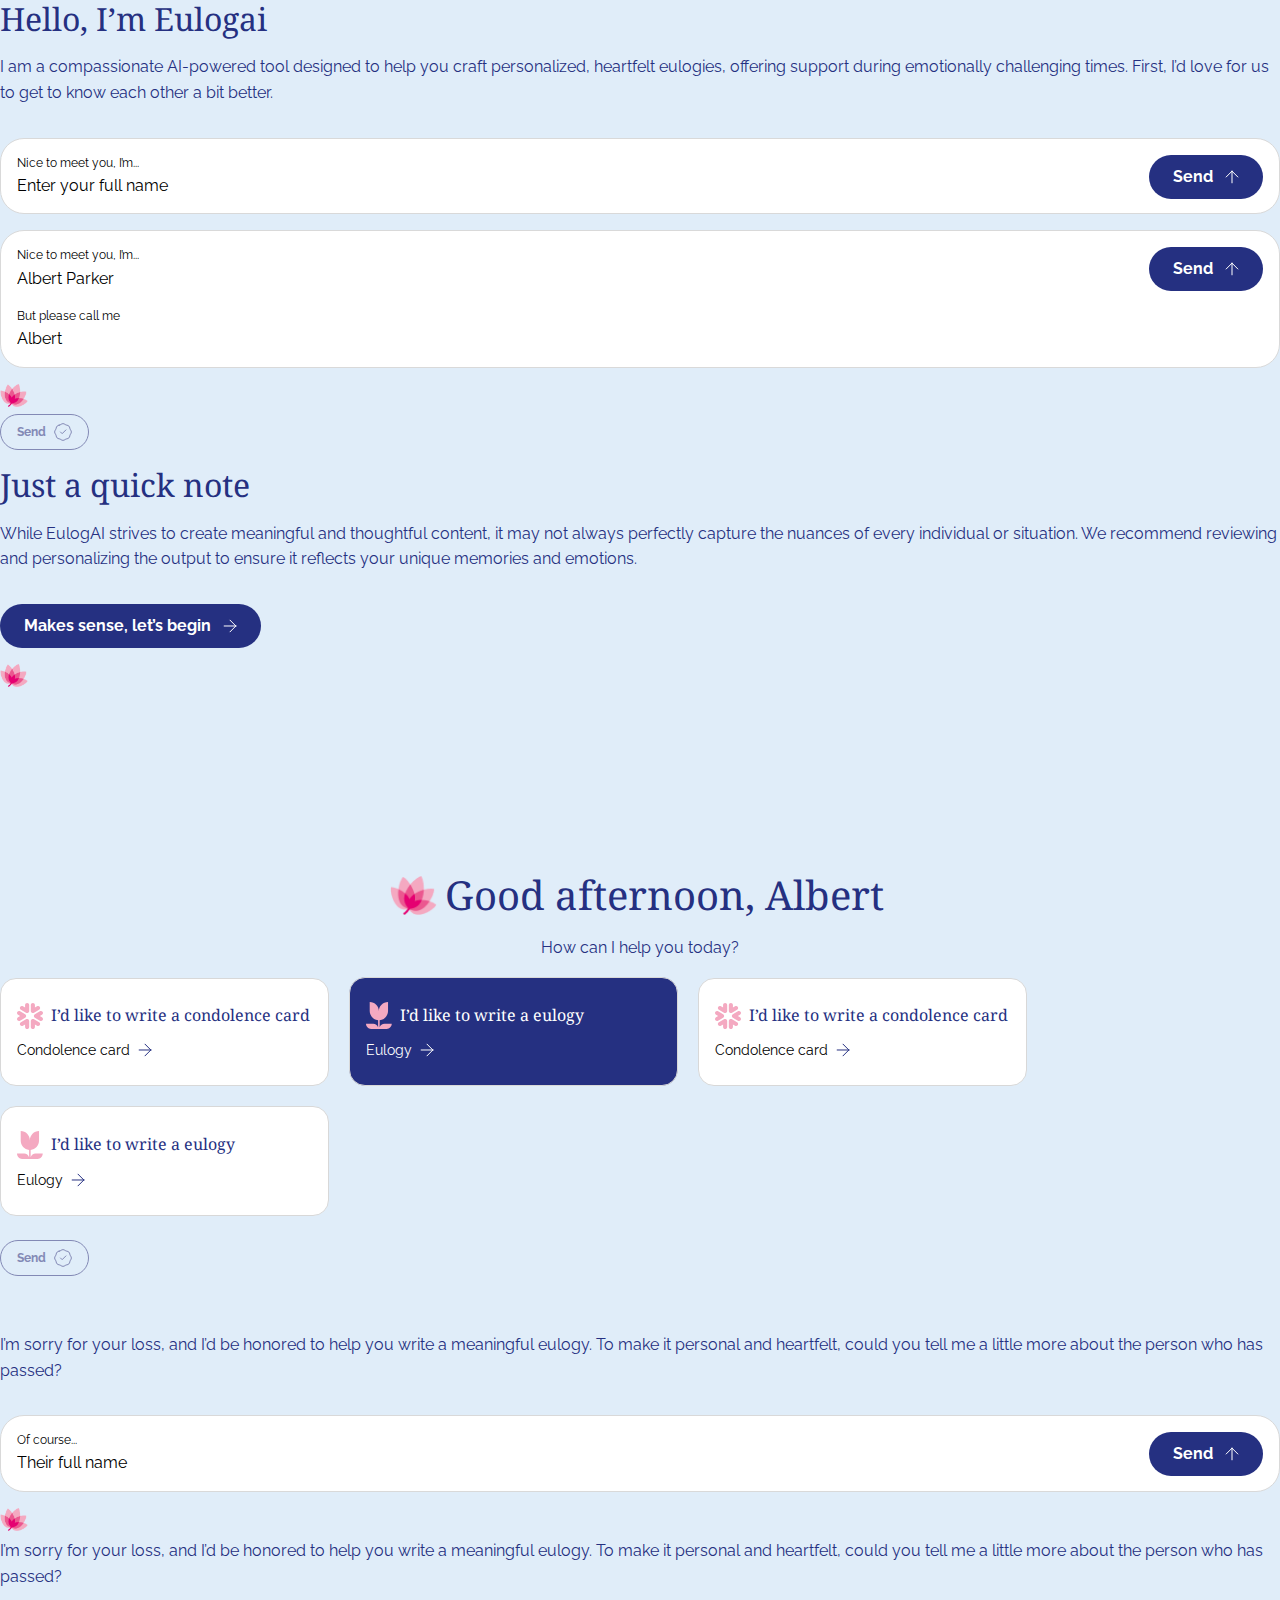
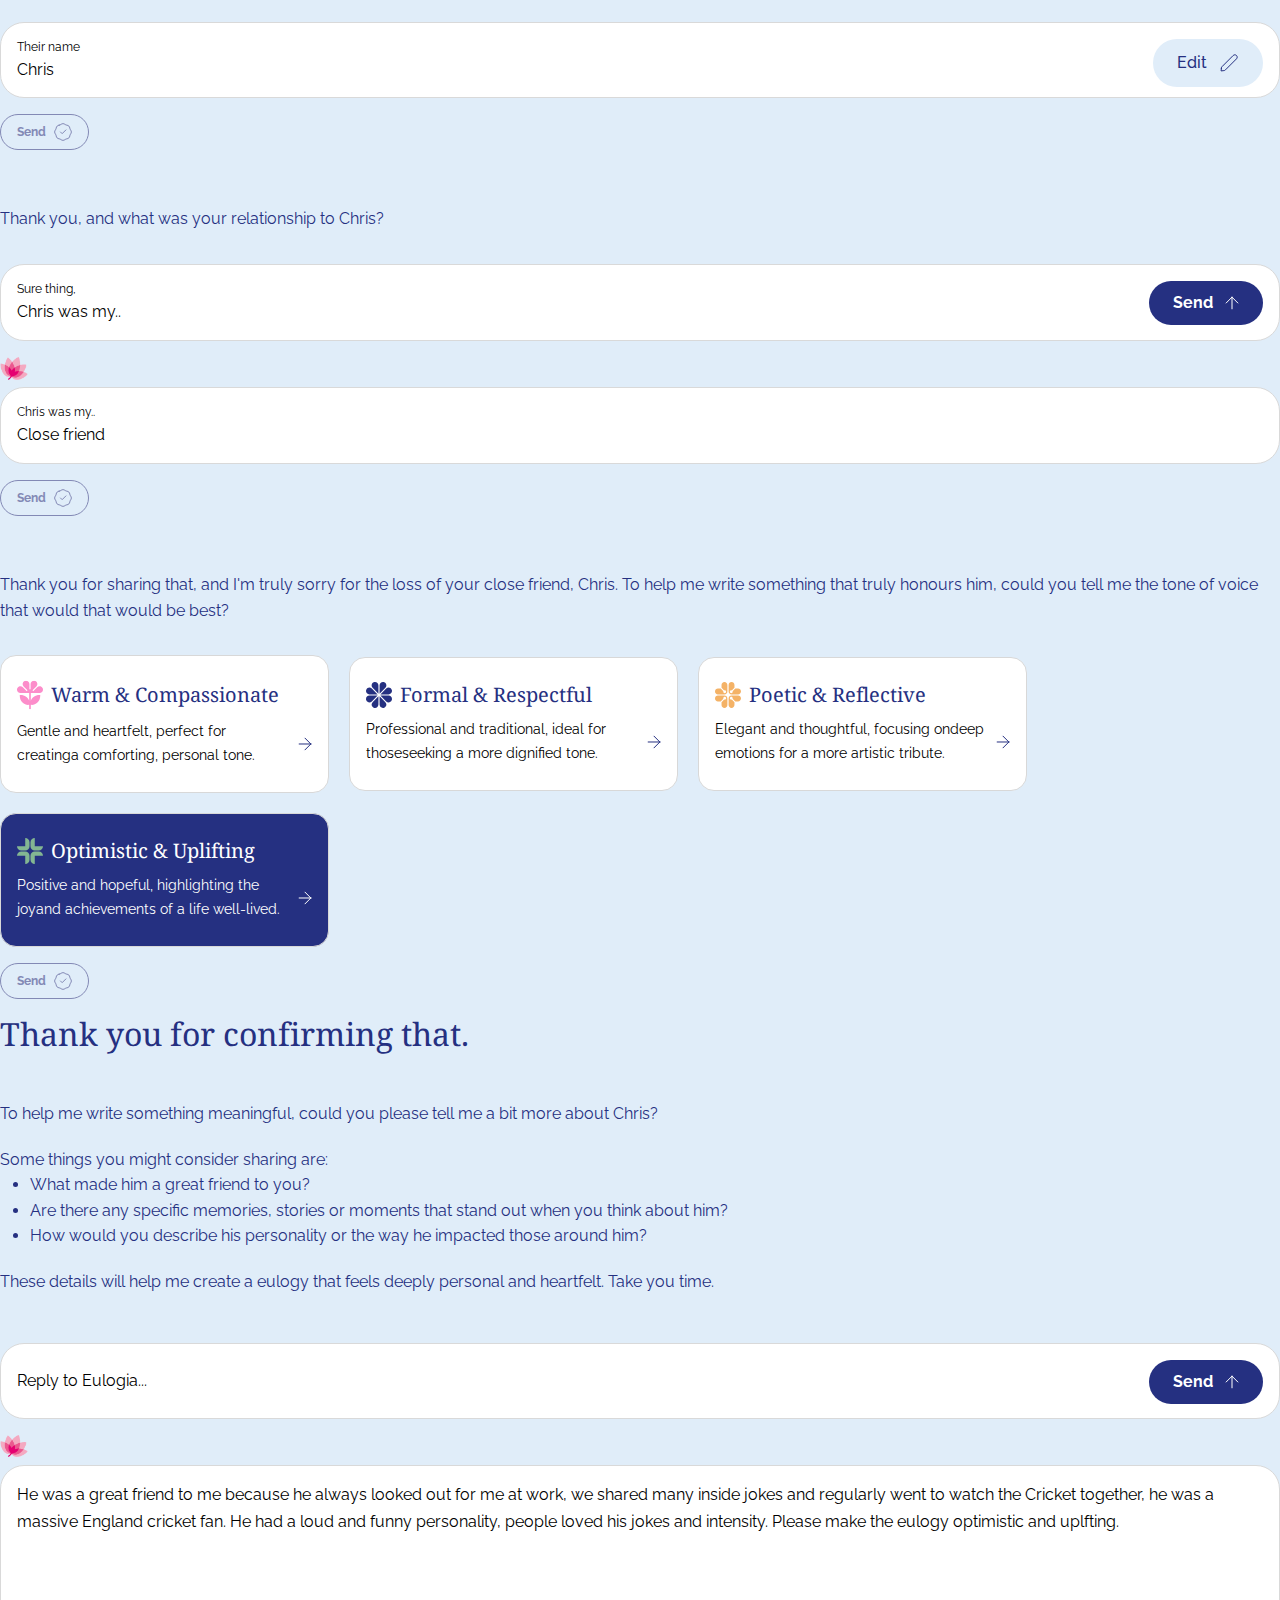
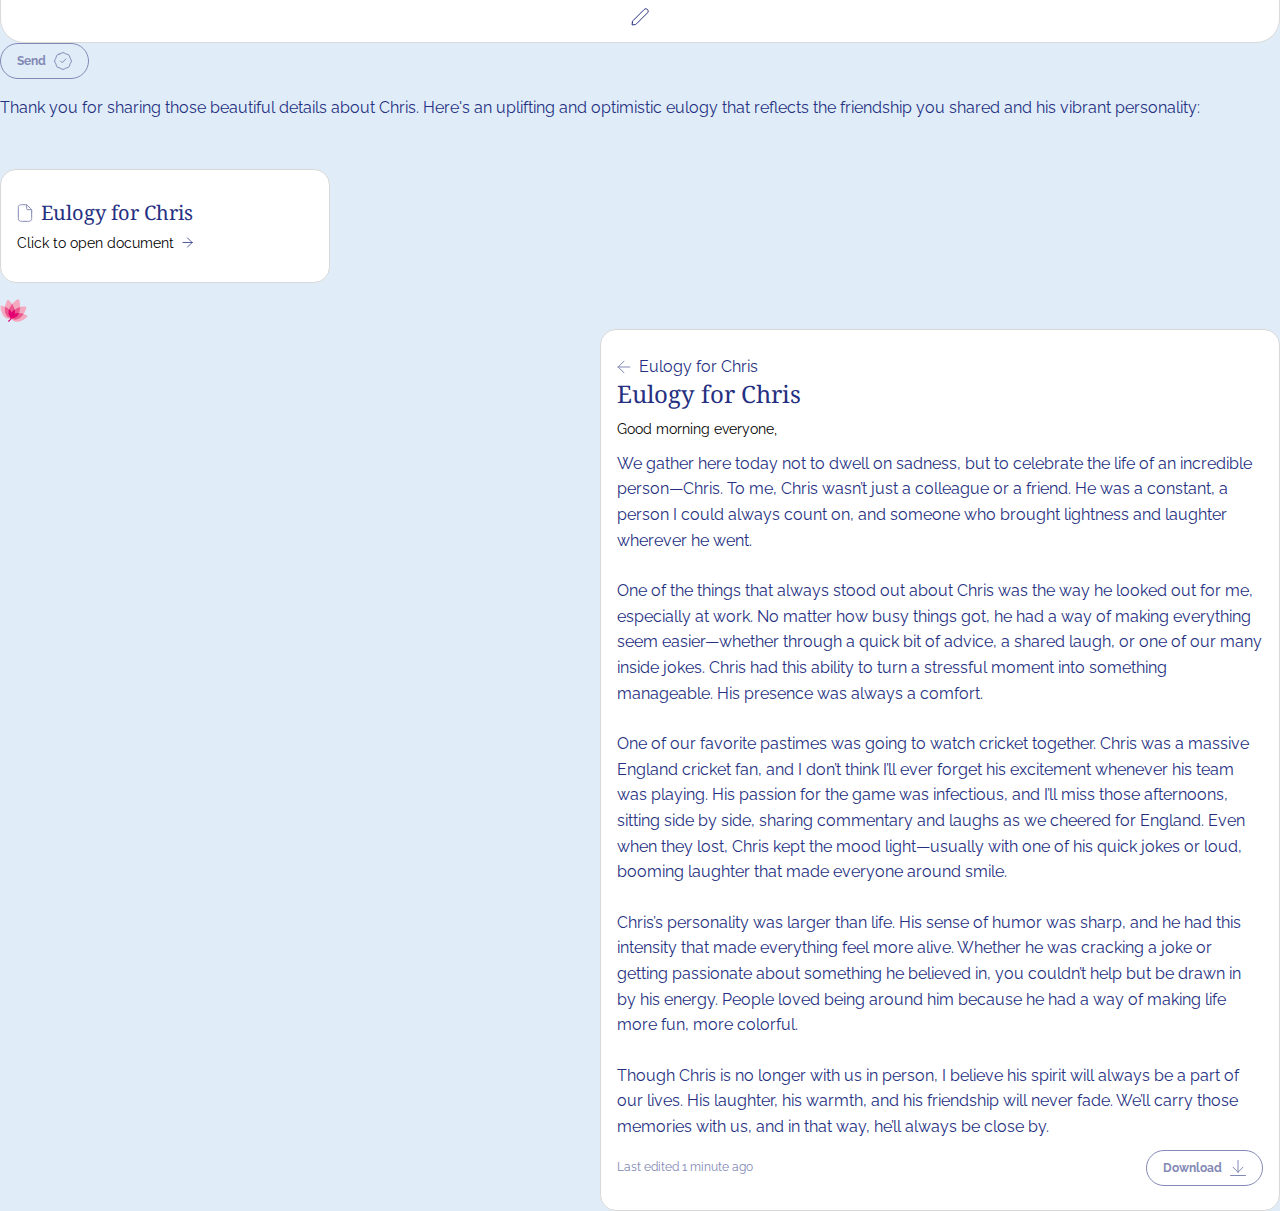
==== index copy.html @ a95d70da "running: centerActiveBlock" ====
<!DOCTYPE html>
<html class="no-js" lang="en">

<head>
   <meta charset="utf-8" />
   <meta http-equiv="x-ua-compatible" content="ie=edge" />
   <meta name="viewport" content="width=device-width, initial-scale=1" />
   <meta name="description" content="" />

   <!-- Site Title -->
   <title>Eulogai</title>

   <!-- Place favicon.ico in the root directory -->
   <link rel="shortcut icon" type="image/x-icon" href="" />

   <!-- CSS here -->
   <link rel="stylesheet" href="assets/css/main.css" />
</head>

<body>

   <main id="primary" class="site-main">
      <!-- start: eulogai-group -->
      <section class="eulogai-group">
         <div class="chat-wrapper">
            <div class="chat-inner">
               <div class="chat-anim">
                  <div class="sec_title">
                     <h1 class="title">Hello, I’m Eulogai</h1>
                     <div class="desc">
                        <p>I am a compassionate AI-powered tool designed to help you craft personalized, heartfelt
                           eulogies, offering support during emotionally challenging times. First, I’d love for us to
                           get to know each other a bit better.</p>
                     </div>
                  </div>
                  <div class="form-group">
                     <button class="anim-btn" type="submit">Send <img src="assets/images/icons/arrow-1.svg"
                           alt="Icons"></button>
                     <div class="form_input">
                        <label for="name">Nice to meet you, I’m...</label>
                        <input type="text" name="name" id="name" placeholder="Enter your full name" required="">
                     </div>
                  </div>
                  <div class="form-group">
                     <button class="anim-btn" type="submit">Send <img src="assets/images/icons/arrow-1.svg"
                           alt="Icons"></button>
                     <div class="form_input">
                        <label for="nameTwo">Nice to meet you, I’m...</label>
                        <input type="text" name="nameTwo" id="nameTwo" placeholder="Albert Parker" required="">
                     </div>
                     <div class="form_input">
                        <label for="nameThree">But please call me</label>
                        <input type="text" name="nameThree" id="nameThree" placeholder="Albert" required="">
                     </div>
                  </div>
                  <div class="chat_icons">
                     <img src="assets/images/icons/sec_icons.png" alt="Icons">
                  </div>
               </div>
               <div class="chat-anim">
                  <button class="save-btn" type="submit">Send <img src="assets/images/icons/icons-1.svg"
                        alt="Icons"></button>
                  <div class="sec_title">
                     <h1 class="title">Just a quick note</h1>
                     <div class="desc">
                        <p>While EulogAI strives to create meaningful and thoughtful content, it may not always
                           perfectly capture the nuances of every individual or situation. We recommend reviewing and
                           personalizing the output to ensure it reflects your unique memories and emotions.</p>
                     </div>
                  </div>
                  <button class="anim-btn" type="submit">Makes sense, let’s begin<img
                        src="assets/images/icons/arrow-2.svg" alt="Icons"></button>
                  <div class="chat_icons">
                     <img src="assets/images/icons/sec_icons.png" alt="Icons">
                  </div>
                  <div class="cart_box">
                     <div class="sec_title">
                        <h1 class="title"><img src="assets/images/icons/sec_icons.png" alt="Icons"> Good afternoon,
                           Albert</h1>
                        <div class="desc">
                           <p>How can I help you today?</p>
                        </div>
                     </div>
                     <div class="cart-inner">
                        <div class="cart-item">
                           <h5 class="title"><img src="assets/images/icons/cart-1.svg" alt="Icons">I’d like to write a
                              condolence card</h5>
                           <span class="cart-btn" type="submit">Condolence card <img
                                 src="assets/images/icons/arrow-3.svg" alt="Icons"></span>
                        </div>
                        <div class="cart-item active">
                           <h5 class="title"><img src="assets/images/icons/elugy.svg" alt="Icons">I’d like to write a
                              eulogy</h5>
                           <span class="cart-btn" type="submit">Eulogy <img src="assets/images/icons/arrow-3.svg"
                                 alt="Icons"></span>
                        </div>
                        <div class="cart-item">
                           <h5 class="title"><img src="assets/images/icons/cart-1.svg" alt="Icons">I’d like to write a
                              condolence card</h5>
                           <span class="cart-btn" type="submit">Condolence card <img
                                 src="assets/images/icons/arrow-3.svg" alt="Icons"></span>
                        </div>
                        <div class="cart-item">
                           <h5 class="title"><img src="assets/images/icons/elugy.svg" alt="Icons">I’d like to write a
                              eulogy</h5>
                           <span class="cart-btn" type="submit">Eulogy <img src="assets/images/icons/arrow-3.svg"
                                 alt="Icons"></span>
                        </div>
                     </div>
                     <div class="cart-anim">
                        <button class="save-btn" type="submit">Send <img src="assets/images/icons/icons-1.svg"
                              alt="Icons"></button>
                        <div class="desc">
                           <p>I’m sorry for your loss, and I’d be honored to help you write a meaningful eulogy. To make
                              it personal and heartfelt, could you tell me a little more about the person who has
                              passed?</p>
                        </div>
                        <div class="form-group">
                           <button class="anim-btn" type="submit">Send <img src="assets/images/icons/arrow-1.svg"
                                 alt="Icons"></button>
                           <div class="form_input">
                              <label for="nameFour">Of course...</label>
                              <input type="text" name="nameFour" id="nameFour" placeholder="Their full name"
                                 required="">
                           </div>
                        </div>
                        <div class="chat_icons">
                           <img src="assets/images/icons/sec_icons.png" alt="Icons">
                        </div>
                     </div>
                     <div class="cart-anim">
                        <div class="desc">
                           <p>I’m sorry for your loss, and I’d be honored to help you write a meaningful eulogy. To make
                              it personal and heartfelt, could you tell me a little more about the person who has
                              passed?</p>
                        </div>
                        <div class="form-group">
                           <button class="anim-btn style-2" type="submit">Edit <img src="assets/images/icons/edit.svg"
                                 alt="Icons"></button>
                           <div class="form_input">
                              <label for="nameFour">Their name</label>
                              <input type="text" name="nameFive" id="nameFive" placeholder="Chris" required="">
                           </div>
                        </div>
                        <button class="save-btn" type="submit">Send <img src="assets/images/icons/icons-1.svg"
                              alt="Icons"></button>
                     </div>
                     <div class="cart-anim">
                        <div class="desc">
                           <p>Thank you, and what was your relationship to Chris?</p>
                        </div>
                        <div class="form-group">
                           <button class="anim-btn" type="submit">Send <img src="assets/images/icons/arrow-1.svg"
                                 alt="Icons"></button>
                           <div class="form_input">
                              <label for="nameSix">Sure thing,</label>
                              <input type="text" name="nameSix" id="nameSix" placeholder="Chris was my.." required="">
                           </div>
                        </div>
                        <div class="chat_icons">
                           <img src="assets/images/icons/sec_icons.png" alt="Icons">
                        </div>
                     </div>
                     <div class="cart-anim">
                        <div class="form-group">
                           <div class="form_input">
                              <label for="nameSeven">Chris was my..</label>
                              <input type="text" name="nameSeven" id="nameSeven" placeholder="Close friend" required="">
                           </div>
                        </div>
                        <button class="save-btn" type="submit">Send <img src="assets/images/icons/icons-1.svg"
                              alt="Icons"></button>
                        <div class="desc">
                           <p>Thank you for sharing that, and I'm truly sorry for the loss of your close friend, Chris.
                              To help me write something that truly honours him, could you tell me the tone of voice
                              that would that would be best?</p>
                        </div>
                        <div class="cart-style-2">
                           <div class="cart-item">
                              <h3 class="title"><img src="assets/images/icons/warm.svg" alt="Icons">Warm & Compassionate
                              </h3>
                              <div class="desc">
                                 Gentle and heartfelt, perfect for creatinga comforting, personal tone. <img
                                    class="img-1" src="assets/images/icons/arrow-3.svg" alt="Icons">
                              </div>
                           </div>
                           <div class="cart-item">
                              <h3 class="title"><img src="assets/images/icons/formal.svg" alt="Icons">Formal &
                                 Respectful</h3>
                              <div class="desc">
                                 Professional and traditional, ideal for thoseseeking a more dignified tone. <img
                                    class="img-1" src="assets/images/icons/arrow-3.svg" alt="Icons">
                              </div>
                           </div>
                           <div class="cart-item">
                              <h3 class="title"><img src="assets/images/icons/poetic.svg" alt="Icons">Poetic &
                                 Reflective</h3>
                              <div class="desc">
                                 Elegant and thoughtful, focusing ondeep emotions for a more artistic tribute. <img
                                    class="img-1" src="assets/images/icons/arrow-3.svg" alt="Icons">
                              </div>
                           </div>
                           <div class="cart-item active">
                              <h3 class="title"><img src="assets/images/icons/optimistic.svg" alt="Icons">Optimistic &
                                 Uplifting</h3>
                              <div class="desc">
                                 Positive and hopeful, highlighting the joyand achievements of a life well-lived. <img
                                    class="img-1" src="assets/images/icons/arrow-3.svg" alt="Icons">
                              </div>
                           </div>
                        </div>
                     </div>
                  </div>
               </div>
               <div class="chat-anim">
                  <button class="save-btn" type="submit">Send <img src="assets/images/icons/icons-1.svg"
                        alt="Icons"></button>
                  <div class="sec_title">
                     <h1 class="title">Thank you for confirming that.</h1>
                  </div>
                  <div class="chat-content">
                     <div class="desc">
                        <p>To help me write something meaningful, could you please tell me a bit more about Chris?</p>
                        <p>Some things you might consider sharing are:</p>
                        <ul>
                           <li>What made him a great friend to you?</li>
                           <li>Are there any specific memories, stories or moments that stand out when you think about
                              him?</li>
                           <li>How would you describe his personality or the way he impacted those around him?</li>
                        </ul>
                        <p>These details will help me create a eulogy that feels deeply personal and heartfelt. Take you
                           time.</p>
                     </div>
                  </div>
                  <div class="form-group">
                     <button class="anim-btn" type="submit">Send <img src="assets/images/icons/arrow-1.svg"
                           alt="Icons"></button>
                     <div class="form_input">
                        <input type="text" name="nameEight" id="nameEight" placeholder="Reply to Eulogia..."
                           required="">
                     </div>
                  </div>
                  <div class="chat_icons">
                     <img src="assets/images/icons/sec_icons.png" alt="Icons">
                  </div>
               </div>
               <div class="chat-anim">
                  <div class="form-group">
                     <textarea
                        name="text">He was a great friend to me because he always looked out for me at work, we shared many inside jokes and regularly went to watch the Cricket together, he was a massive England cricket fan. He had a loud and funny personality, people loved his jokes and intensity. Please make the eulogy optimistic and uplfting.</textarea>
                     <img src="assets/images/icons/edit.svg" alt="Icons">
                  </div>
               </div>
               <div class="chat-anim">
                  <button class="save-btn" type="submit">Send <img src="assets/images/icons/icons-1.svg"
                        alt="Icons"></button>
                  <div class="desc">
                     <p>Thank you for sharing those beautiful details about Chris. Here's an uplifting and optimistic
                        eulogy that reflects the friendship you shared and his vibrant personality:</p>
                  </div>
                  <button class="document-btn">
                     <h3 class="title"><img src="assets/images/icons/document.svg" alt="Icons">Eulogy for Chris</h3>
                     <span>Click to open document <img src="assets/images/icons/arrow-3.svg" alt="Icons"></span>
                  </button>
                  <div class="chat_icons">
                     <img src="assets/images/icons/sec_icons.png" alt="Icons">
                  </div>
               </div>
            </div>
            <div class="document-wrap">
               <div class="document-top">
                  <span><img src="assets/images/icons/arrow-4.svg" alt="Icons">Eulogy for Chris</span>
                  <h2 class="title">Eulogy for Chris</h2>
                  <span class="sub-title">Good morning everyone,</span>
               </div>
               <div class="document-desc">
                  <p>We gather here today not to dwell on sadness, but to celebrate the life of an incredible
                     person—Chris. To me, Chris wasn’t just a colleague or a friend. He was a constant, a person I could
                     always count on, and someone who brought lightness and laughter wherever he went.</p>
                  <p>One of the things that always stood out about Chris was the way he looked out for me, especially at
                     work. No matter how busy things got, he had a way of making everything seem easier—whether through
                     a quick bit of advice, a shared laugh, or one of our many inside jokes. Chris had this ability to
                     turn a stressful moment into something manageable. His presence was always a comfort.</p>
                  <p>One of our favorite pastimes was going to watch cricket together. Chris was a massive England
                     cricket fan, and I don’t think I’ll ever forget his excitement whenever his team was playing. His
                     passion for the game was infectious, and I’ll miss those afternoons, sitting side by side, sharing
                     commentary and laughs as we cheered for England. Even when they lost, Chris kept the mood
                     light—usually with one of his quick jokes or loud, booming laughter that made everyone around
                     smile.</p>
                  <p>Chris’s personality was larger than life. His sense of humor was sharp, and he had this intensity
                     that made everything feel more alive. Whether he was cracking a joke or getting passionate about
                     something he believed in, you couldn’t help but be drawn in by his energy. People loved being
                     around him because he had a way of making life more fun, more colorful.</p>
                  <p>Though Chris is no longer with us in person, I believe his spirit will always be a part of our
                     lives. His laughter, his warmth, and his friendship will never fade. We’ll carry those memories
                     with us, and in that way, he’ll always be close by.</p>
               </div>
               <div class="document-button">
                  <span>Last edited 1 minute ago</span>
                  <button class="download-btn" type="submit">Download <img src="assets/images/icons/down.svg"
                        alt="Icons"></button>
               </div>
            </div>
         </div>
      </section>
      <!-- end: eulogai-group -->
   </main>

   <!-- JS here -->
   <script src="assets/js/main.js"></script>
</body>

</html>
---- assets/css/main.css ----
/**----------------------------------------
START: Theme Default CSS
----------------------------------------*/
@import url("https://fonts.googleapis.com/css2?family=Noto+Serif+Georgian:wght@100..900&family=Raleway:ital,wght@0,100..900;1,100..900&display=swap");
:root {
  /**
     @Font-Family Declaration
   */
  --tj-ff-body: 'Raleway', sans-serif;
  --tj-ff-heading: 'Noto Serif Georgian', serif;
  --tj-ff-p: 'Raleway', sans-serif;
  --tj-ff-fontawesome: "Font Awesome 6 Pro";
  /**
     @Font-weight Declaration
   */
  --tj-fw-normal: normal;
  --tj-fw-thin: 100;
  --tj-fw-elight: 200;
  --tj-fw-light: 300;
  --tj-fw-regular: 400;
  --tj-fw-medium: 500;
  --tj-fw-sbold: 600;
  --tj-fw-bold: 700;
  --tj-fw-ebold: 800;
  --tj-fw-black: 900;
  /**
     @Font-Size Declaration
   */
  --tj-fs-body: 16px;
  --tj-fs-p: 16px;
  --tj-fs-h1: 32px;
  --tj-fs-h2: 24px;
  --tj-fs-h3: 20px;
  --tj-fs-h4: 16px;
  --tj-fs-h5: 16px;
  --tj-fs-h6: 16px;
  /**
     @Color Declaration
   */
  --tj-color-common-white: #ffffff;
  --tj-color-common-black: #000000;
  --tj-color-heading-primary: #253081;
  --tj-color-text-body: #253081;
  --tj-color-theme-primary: #253081;
  --tj-color-theme-bg: #E0EDF9;
  --tj-color-theme-bg-2: #E0EDF9;
  --tj-color-grey-1: #8389B5;
  --tj-color-border-1: #D9D9D9;
  --tj-color-border-2: #D8D8D8;
}

* {
  margin: 0;
  padding: 0;
  -webkit-box-sizing: border-box;
          box-sizing: border-box;
}

/**
  Typography CSS
*/
body {
  font-family: var(--tj-ff-body);
  font-size: var(--tj-fs-body);
  font-weight: normal;
  color: var(--tj-color-text-body);
  background-color: var(--tj-color-theme-bg);
  line-height: 1.6;
}

a {
  text-decoration: none;
}

h1,
h2,
h3,
h4,
h5,
h6 {
  font-family: var(--tj-ff-heading);
  color: var(--tj-color-heading-primary);
  margin-top: 0px;
  font-weight: var(--tj-fw-regular);
  line-height: 1.2;
  -webkit-transition: all 0.3s ease-in-out 0s;
  transition: all 0.3s ease-in-out 0s;
}

h1 {
  font-size: var(--tj-fs-h1);
}

h2 {
  font-size: var(--tj-fs-h2);
}

h3 {
  font-size: var(--tj-fs-h3);
}

h4 {
  font-size: var(--tj-fs-h4);
}

h5 {
  font-size: var(--tj-fs-h5);
}

h6 {
  font-size: var(--tj-fs-h6);
}

h1 a,
h2 a,
h3 a,
h4 a,
h5 a,
h6 a {
  font-size: inherit;
  color: inherit;
  font-weight: inherit;
  line-height: inherit;
  display: block;
}

h1:hover a,
h2:hover a,
h3:hover a,
h4:hover a,
h5:hover a,
h6:hover a {
  font-size: inherit;
  color: inherit;
  font-weight: inherit;
}

ul {
  margin: 0px;
  padding: 0px;
}

a:focus,
.button:focus {
  text-decoration: none;
  outline: none;
}

a:focus,
a:hover {
  color: inherit;
  text-decoration: none;
}

a,
button {
  color: var(--tj-color-theme-primary);
  outline: none;
  border: none;
  background: transparent;
}

button:hover {
  cursor: pointer;
}

button:focus,
button:focus:not(:focus-visible) {
  outline: 0;
  -webkit-box-shadow: 0 0 0;
          box-shadow: 0 0 0;
}

.uppercase {
  text-transform: uppercase;
}

.capitalize {
  text-transform: capitalize;
}

::-webkit-scrollbar {
  height: 4px;
  width: 4px;
  background: transparent;
}

::-webkit-scrollbar-thumb {
  background: var(--tj-color-theme-primary);
  -webkit-border-radius: 1ex;
  -webkit-box-shadow: 0px 0px 0px rgba(0, 0, 0, 0.75);
}

::-webkit-scrollbar-corner {
  background: transparent;
}

*::-moz-selection {
  background: var(--tj-color-common-black);
  color: var(--tj-color-common-white);
  text-shadow: none;
}

::-moz-selection {
  background: var(--tj-color-common-black);
  color: var(--tj-color-common-white);
  text-shadow: none;
}

::selection {
  background: var(--tj-color-common-black);
  color: var(--tj-color-common-white);
  text-shadow: none;
}

*::-webkit-input-placeholder {
  color: var(--tj-color-common-black);
  font-size: var(--tj-fs-body);
  opacity: 1;
}
*::-moz-placeholder {
  color: var(--tj-color-common-black);
  font-size: var(--tj-fs-body);
  opacity: 1;
}
*:-ms-input-placeholder {
  color: var(--tj-color-common-black);
  font-size: var(--tj-fs-body);
  opacity: 1;
}
*::-ms-input-placeholder {
  color: var(--tj-color-common-black);
  font-size: var(--tj-fs-body);
  opacity: 1;
}
*::placeholder {
  color: var(--tj-color-common-black);
  font-size: var(--tj-fs-body);
  opacity: 1;
}

/**
 	Common Classes CSS
*/
img {
  max-width: 100%;
}

.w-img img {
  width: 100%;
}

.m-img img {
  max-width: 100%;
}

.fix {
  overflow: hidden;
}

/**
  Buttons CSS
*/
.anim-btn {
  display: -webkit-inline-box;
  display: -ms-inline-flexbox;
  display: inline-flex;
  -webkit-box-align: center;
      -ms-flex-align: center;
          align-items: center;
  gap: 12px;
  font-size: 16px;
  font-weight: var(--tj-fw-bold);
  font-family: var(--tj-ff-body);
  color: var(--tj-color-common-white);
  background-color: var(--tj-color-theme-primary);
  border-radius: 400px;
  padding: 14px 24px;
  line-height: 1;
}
.anim-btn.style-2 {
  font-size: 16px;
  font-weight: var(--tj-fw-medium);
  background: var(--tj-color-theme-bg-2);
  color: var(--tj-color-heading-primary);
}

.save-btn {
  display: -webkit-inline-box;
  display: -ms-inline-flexbox;
  display: inline-flex;
  -webkit-box-align: center;
      -ms-flex-align: center;
          align-items: center;
  gap: 8px;
  font-size: 12px;
  font-weight: var(--tj-fw-bold);
  color: var(--tj-color-grey-1);
  font-family: var(--tj-ff-body);
  background-color: transparent;
  border-radius: 400px;
  border: 1px solid var(--tj-color-grey-1);
  padding: 8px 16px;
  line-height: 1;
}

button:disabled,
.save-btn:disabled {
  cursor: default;
}

.download-btn {
  display: -webkit-inline-box;
  display: -ms-inline-flexbox;
  display: inline-flex;
  -webkit-box-align: center;
      -ms-flex-align: center;
          align-items: center;
  gap: 8px;
  font-size: 12px;
  font-weight: var(--tj-fw-bold);
  color: var(--tj-color-grey-1);
  font-family: var(--tj-ff-body);
  background-color: transparent;
  border-radius: 400px;
  border: 1px solid var(--tj-color-grey-1);
  padding: 9px 16px;
  line-height: 1;
}

/**----------------------------------------
START: Theme Group CSS
----------------------------------------*/
.eulogai-section {
  padding: 0 30px;
  height: 100vh;
  overflow: hidden;
}
@media only screen and (min-width: 576px) and (max-width: 767px), (max-width: 575px) {
  .eulogai-section {
    padding: 0 20px;
  }
}
.eulogai-section .chat-wrapper {
  height: 100%;
}
.eulogai-section .chat-wrapper .chat-inner {
  display: -webkit-box;
  display: -ms-flexbox;
  display: flex;
  -webkit-box-orient: vertical;
  -webkit-box-direction: normal;
      -ms-flex-direction: column;
          flex-direction: column;
  position: relative;
  max-width: 678px;
  width: 100%;
  margin-left: auto;
  margin-right: auto;
  height: 100%;
}
.eulogai-section .chat-wrapper .chat-inner .intro {
  opacity: 0;
  -webkit-transform: translateY(40%);
      -ms-transform: translateY(40%);
          transform: translateY(40%);
  -webkit-transition: opacity 0.5s ease, -webkit-transform 1s ease;
  transition: opacity 0.5s ease, -webkit-transform 1s ease;
  transition: opacity 0.5s ease, transform 1s ease;
  transition: opacity 0.5s ease, transform 1s ease, -webkit-transform 1s ease;
}
.eulogai-section .chat-wrapper .chat-inner .intro.show {
  opacity: 1;
  -webkit-transform: translateY(0);
      -ms-transform: translateY(0);
          transform: translateY(0);
}

.document-wrap {
  max-width: 680px;
  width: 100%;
  margin-left: auto;
  background: var(--tj-color-common-white);
  border: 1px solid var(--tj-color-border-2);
  border-radius: 16px;
  padding: 24px 16px;
}
.document-wrap .document-top {
  margin-bottom: 10px;
}
.document-wrap .document-top span {
  display: -webkit-box;
  display: -ms-flexbox;
  display: flex;
  -webkit-box-align: center;
      -ms-flex-align: center;
          align-items: center;
  gap: 8px;
}
.document-wrap .document-top .title {
  margin-bottom: 10px;
}
.document-wrap .document-top .sub-title {
  font-size: 14px;
  color: var(--tj-color-common-black);
}
.document-wrap .document-desc p {
  margin-bottom: 25px;
}
.document-wrap .document-desc p:last-child {
  margin-bottom: 0;
}
.document-wrap .document-button {
  display: -webkit-box;
  display: -ms-flexbox;
  display: flex;
  -webkit-box-align: center;
      -ms-flex-align: center;
          align-items: center;
  -webkit-box-pack: justify;
      -ms-flex-pack: justify;
          justify-content: space-between;
  margin-top: 10px;
}
.document-wrap .document-button span {
  display: block;
  color: var(--tj-color-grey-1);
  font-size: 12px;
}

.chat-anim {
  width: 100%;
  display: -webkit-box;
  display: -ms-flexbox;
  display: flex;
  -webkit-box-orient: vertical;
  -webkit-box-direction: normal;
      -ms-flex-direction: column;
          flex-direction: column;
  -webkit-box-align: start;
      -ms-flex-align: start;
          align-items: start;
  gap: 16px;
}
.chat-anim .sec_title {
  margin-bottom: 16px;
}
.chat-anim .quick_note {
  margin-top: 16px;
}
.chat-anim .chat_icons {
  max-width: 28px;
  width: 100%;
}
.chat-anim .chat-content {
  margin-bottom: 32px;
}
.chat-anim .chat-content .desc p:first-child {
  margin-bottom: 20px;
}
.chat-anim .chat-content .desc p:last-child {
  margin-top: 20px;
}
.chat-anim .chat-content .desc ul {
  padding-left: 30px;
}
.chat-anim .chat-content .chat-list {
  margin-bottom: 20px;
  padding-left: 30px;
}
.chat-anim .chat-content .chat-list ul {
  margin: 0;
  padding: 0;
}
.chat-anim textarea {
  width: 100%;
  min-height: 110px;
  border: none;
  resize: none;
  font-size: 16px;
  font-family: var(--tj-ff-body);
  color: var(--tj-color-common-black);
  line-height: 1.7;
}
.chat-anim textarea:focus {
  outline: none;
}
.chat-anim .document-btn {
  max-width: 330px;
  width: 100%;
  background: var(--tj-color-common-white);
  border: 1px solid var(--tj-color-border-2);
  border-radius: 16px;
  padding: 31px 16px;
  margin-top: 32px;
}
.chat-anim .document-btn .title {
  display: -webkit-box;
  display: -ms-flexbox;
  display: flex;
  gap: 8px;
  -webkit-box-align: center;
      -ms-flex-align: center;
          align-items: center;
  margin-bottom: 10px;
}
.chat-anim .document-btn span {
  display: -webkit-box;
  display: -ms-flexbox;
  display: flex;
  -webkit-box-align: center;
      -ms-flex-align: center;
          align-items: center;
  gap: 8px;
  font-size: 14px;
  font-family: var(--tj-ff-body);
  color: var(--tj-color-common-black);
}
.chat-anim .document-btn span img {
  max-width: 11px;
  width: 100%;
}

.cart_box {
  padding-top: 161px;
  padding-bottom: 16px;
}
.cart_box .sec_title {
  max-width: 500px;
  width: 100%;
  margin-left: auto;
  margin-right: auto;
  text-align: center;
}
.cart_box .sec_title .title {
  display: -webkit-box;
  display: -ms-flexbox;
  display: flex;
  -webkit-box-align: center;
      -ms-flex-align: center;
          align-items: center;
  gap: 8px;
  font-size: 40px;
}
.cart_box .sec_title .title img {
  max-width: 47px;
  width: 100%;
}
.cart_box .cart-inner {
  display: -webkit-box;
  display: -ms-flexbox;
  display: flex;
  -ms-flex-wrap: wrap;
      flex-wrap: wrap;
  -webkit-box-align: center;
      -ms-flex-align: center;
          align-items: center;
  -webkit-column-gap: 20px;
     -moz-column-gap: 20px;
          column-gap: 20px;
  row-gap: 20px;
  margin-bottom: 24px;
}

.cart-anim .desc {
  margin-bottom: 32px;
}
.cart-anim .save-btn {
  margin-bottom: 56px;
}
.cart-anim .form-group {
  margin-bottom: 16px;
}
.cart-anim .form-group .form_input {
  margin-bottom: 0;
}
.cart-anim .cart-style-2 {
  display: -webkit-box;
  display: -ms-flexbox;
  display: flex;
  -ms-flex-wrap: wrap;
      flex-wrap: wrap;
  flex-wrap: wrap;
  -webkit-box-align: center;
      -ms-flex-align: center;
          align-items: center;
  -webkit-column-gap: 20px;
     -moz-column-gap: 20px;
          column-gap: 20px;
  row-gap: 20px;
}
.cart-anim .cart-style-2 .cart-item .desc {
  display: -webkit-box;
  display: -ms-flexbox;
  display: flex;
  -webkit-box-align: center;
      -ms-flex-align: center;
          align-items: center;
  gap: 8px;
  font-size: 14px;
  color: var(--tj-color-common-black);
  line-height: 1.7;
  margin-bottom: 0;
}
.cart-anim .cart-style-2 .cart-item.active {
  background: var(--tj-color-theme-primary);
}
.cart-anim .cart-style-2 .cart-item.active .desc {
  color: var(--tj-color-common-white);
}
.cart-anim .cart-style-2 .cart-item.active .img-1 {
  -webkit-filter: brightness(0) invert(1);
          filter: brightness(0) invert(1);
}

.cart-item {
  max-width: 329px;
  width: 100%;
  background: var(--tj-color-common-white);
  border: 1px solid var(--tj-color-border-2);
  border-radius: 16px;
  padding: 24px 16px;
}
.cart-item .title {
  display: -webkit-box;
  display: -ms-flexbox;
  display: flex;
  gap: 8px;
  -webkit-box-align: center;
      -ms-flex-align: center;
          align-items: center;
  margin-bottom: 10px;
}
.cart-item .title img {
  max-width: 26px;
  width: 100%;
}
.cart-item .cart-btn {
  display: -webkit-box;
  display: -ms-flexbox;
  display: flex;
  -webkit-box-align: center;
      -ms-flex-align: center;
          align-items: center;
  gap: 8px;
  font-size: 14px;
  color: var(--tj-color-common-black);
  font-family: var(--tj-ff-body);
}
.cart-item.active {
  background: var(--tj-color-theme-primary);
}
.cart-item.active .title {
  color: var(--tj-color-common-white);
}
.cart-item.active .cart-btn {
  color: var(--tj-color-common-white);
}
.cart-item.active .cart-btn img {
  -webkit-filter: brightness(0) invert(1);
          filter: brightness(0) invert(1);
}

/* !END: Theme Group CSS */
/**----------------------------------------
START: Theme Section Title CSS
----------------------------------------*/
.sec_title .title {
  margin-bottom: 16px;
}

/* !END: Theme Section Title CSS */
/**----------------------------------------
START: Theme Form CSS
----------------------------------------*/
.form-group {
  width: 100%;
  display: -webkit-box;
  display: -ms-flexbox;
  display: flex;
  -webkit-box-align: center;
      -ms-flex-align: center;
          align-items: center;
  -webkit-box-orient: vertical;
  -webkit-box-direction: normal;
      -ms-flex-direction: column;
          flex-direction: column;
  -webkit-box-pack: center;
      -ms-flex-pack: center;
          justify-content: center;
  position: relative;
  background: var(--tj-color-common-white);
  border: 1px solid var(--tj-color-border-1);
  border-radius: 24px;
  padding: 15px 16px 15px;
  min-height: 76px;
  z-index: 1;
  row-gap: 16px;
}
.form-group .anim-btn {
  position: absolute;
  right: 16px;
  top: 16px;
}

label {
  display: block;
  font-size: 12px;
  color: var(--tj-color-common-black);
}

.form_input {
  width: 100%;
}
.form_input input[type=text] {
  font-size: 16px;
  font-family: var(--tj-ff-body);
  color: var(--tj-color-common-black);
  padding: 0px;
  border: none;
  width: 100%;
  padding-right: 125px;
  background-color: transparent;
}
.form_input input[type=text]::-ms-input-placeholder {
  color: var(--tj-color-common-black);
  font-size: 16px;
}
.form_input input[type=text]::-webkit-input-placeholder {
  color: var(--tj-color-common-black);
  font-size: 16px;
}
.form_input input[type=text]::-moz-placeholder {
  color: var(--tj-color-common-black);
  font-size: 16px;
}
.form_input input[type=text]:-ms-input-placeholder {
  color: var(--tj-color-common-black);
  font-size: 16px;
}
.form_input input[type=text]::placeholder {
  color: var(--tj-color-common-black);
  font-size: 16px;
}
.form_input input[type=text]:focus {
  outline: none;
}

/* !END: Theme Form CSS *//*# sourceMappingURL=main.css.map */
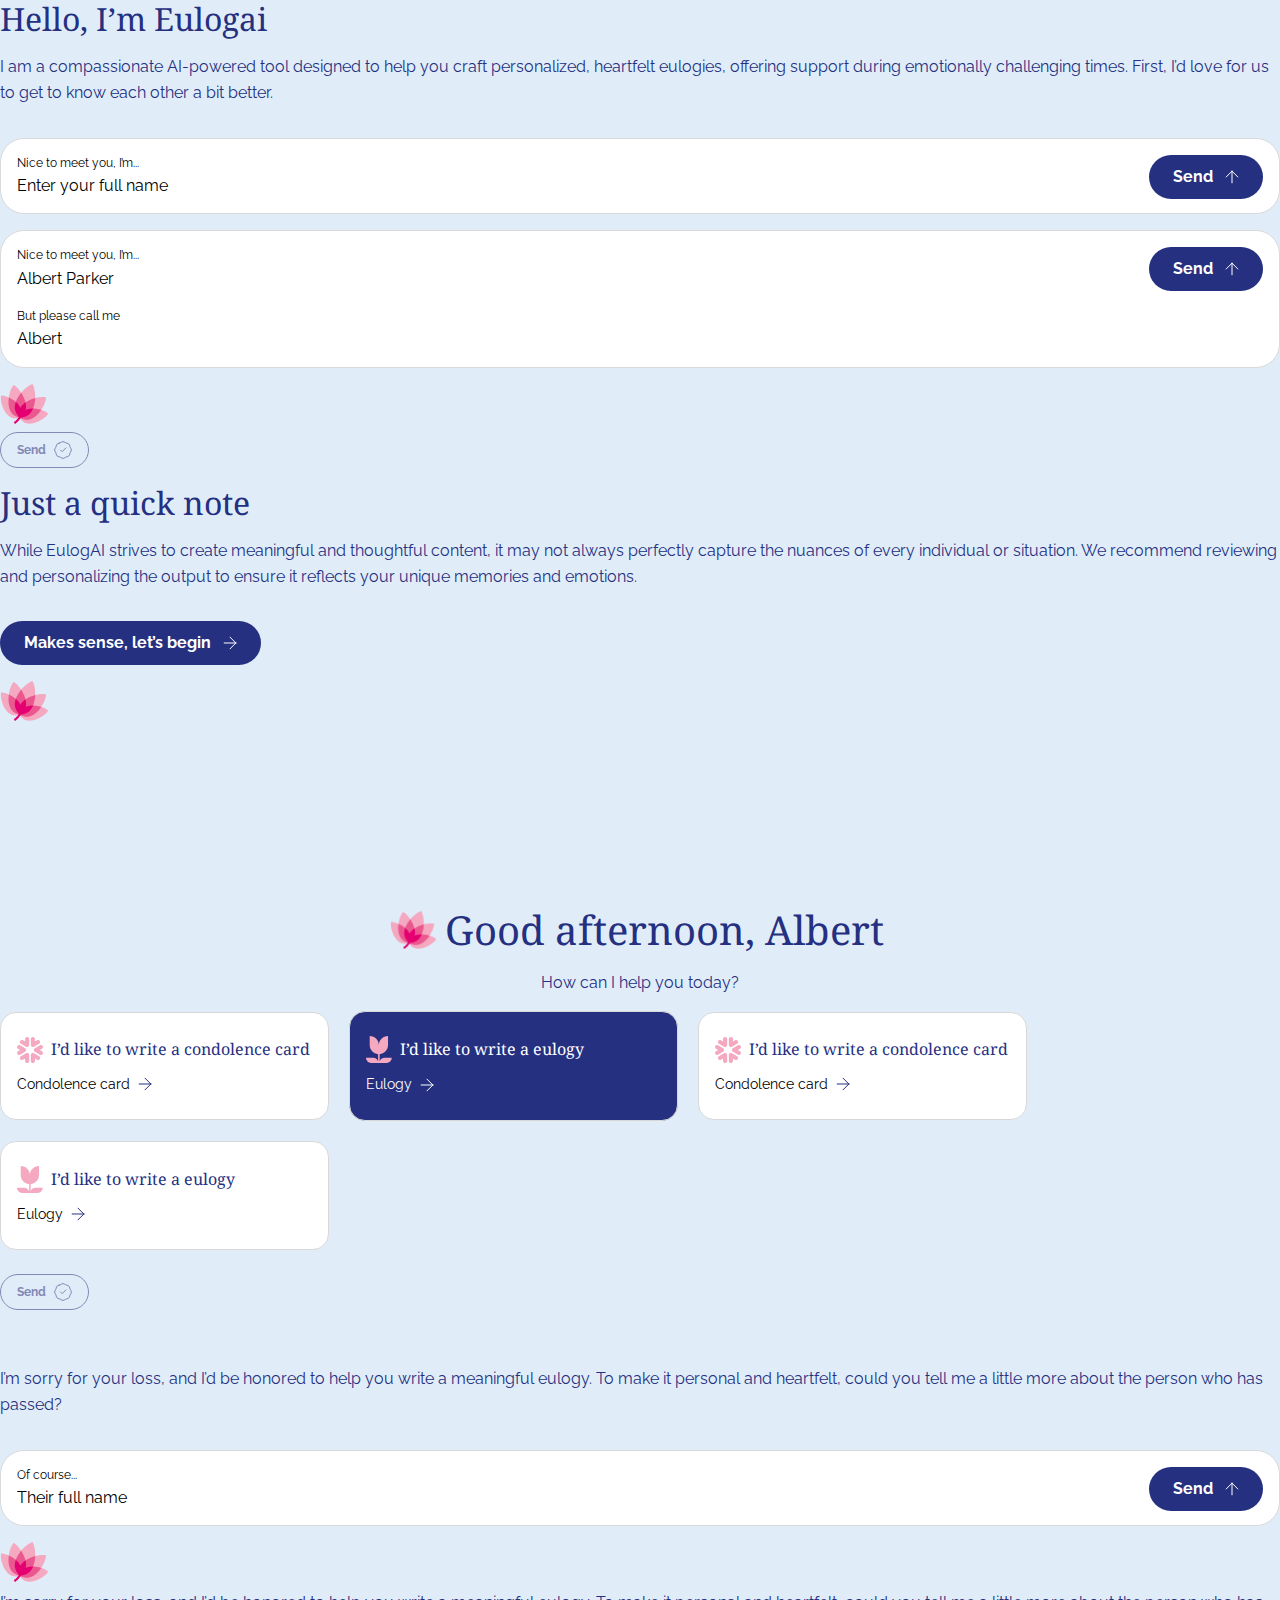
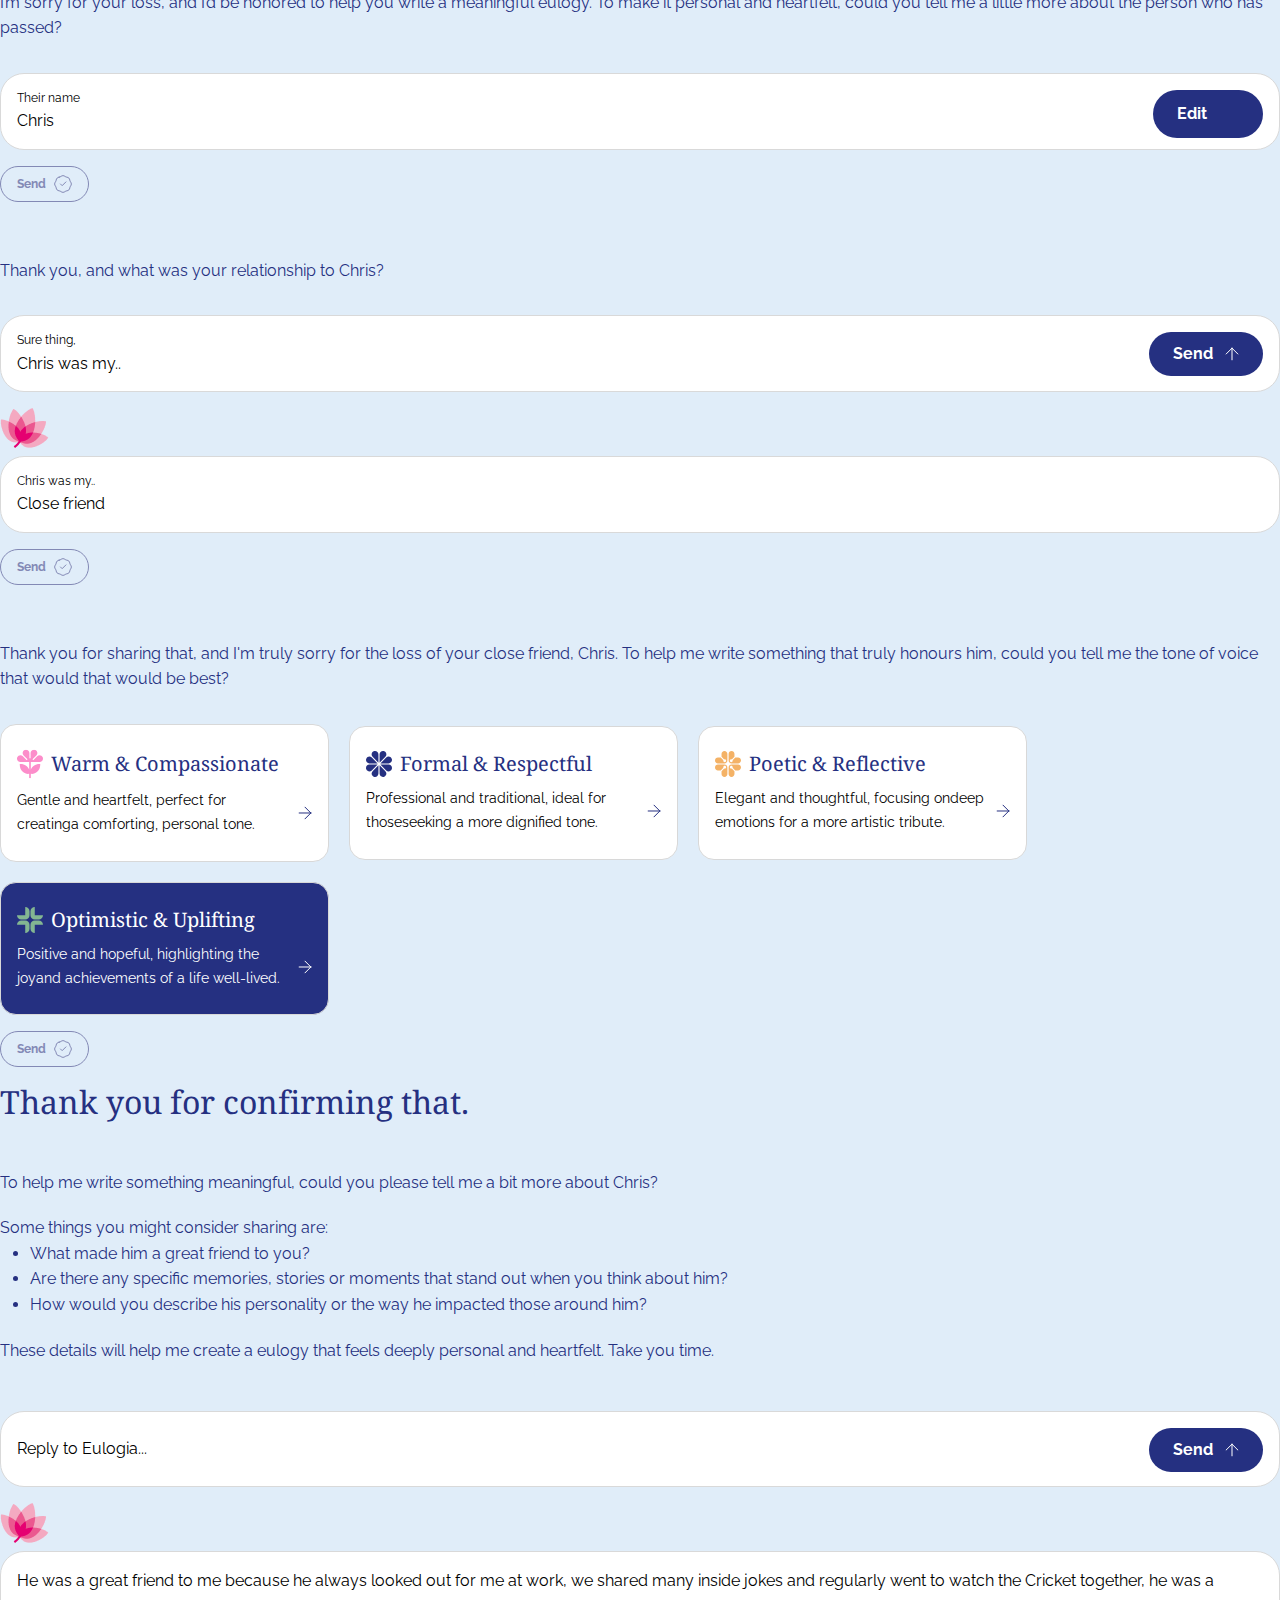
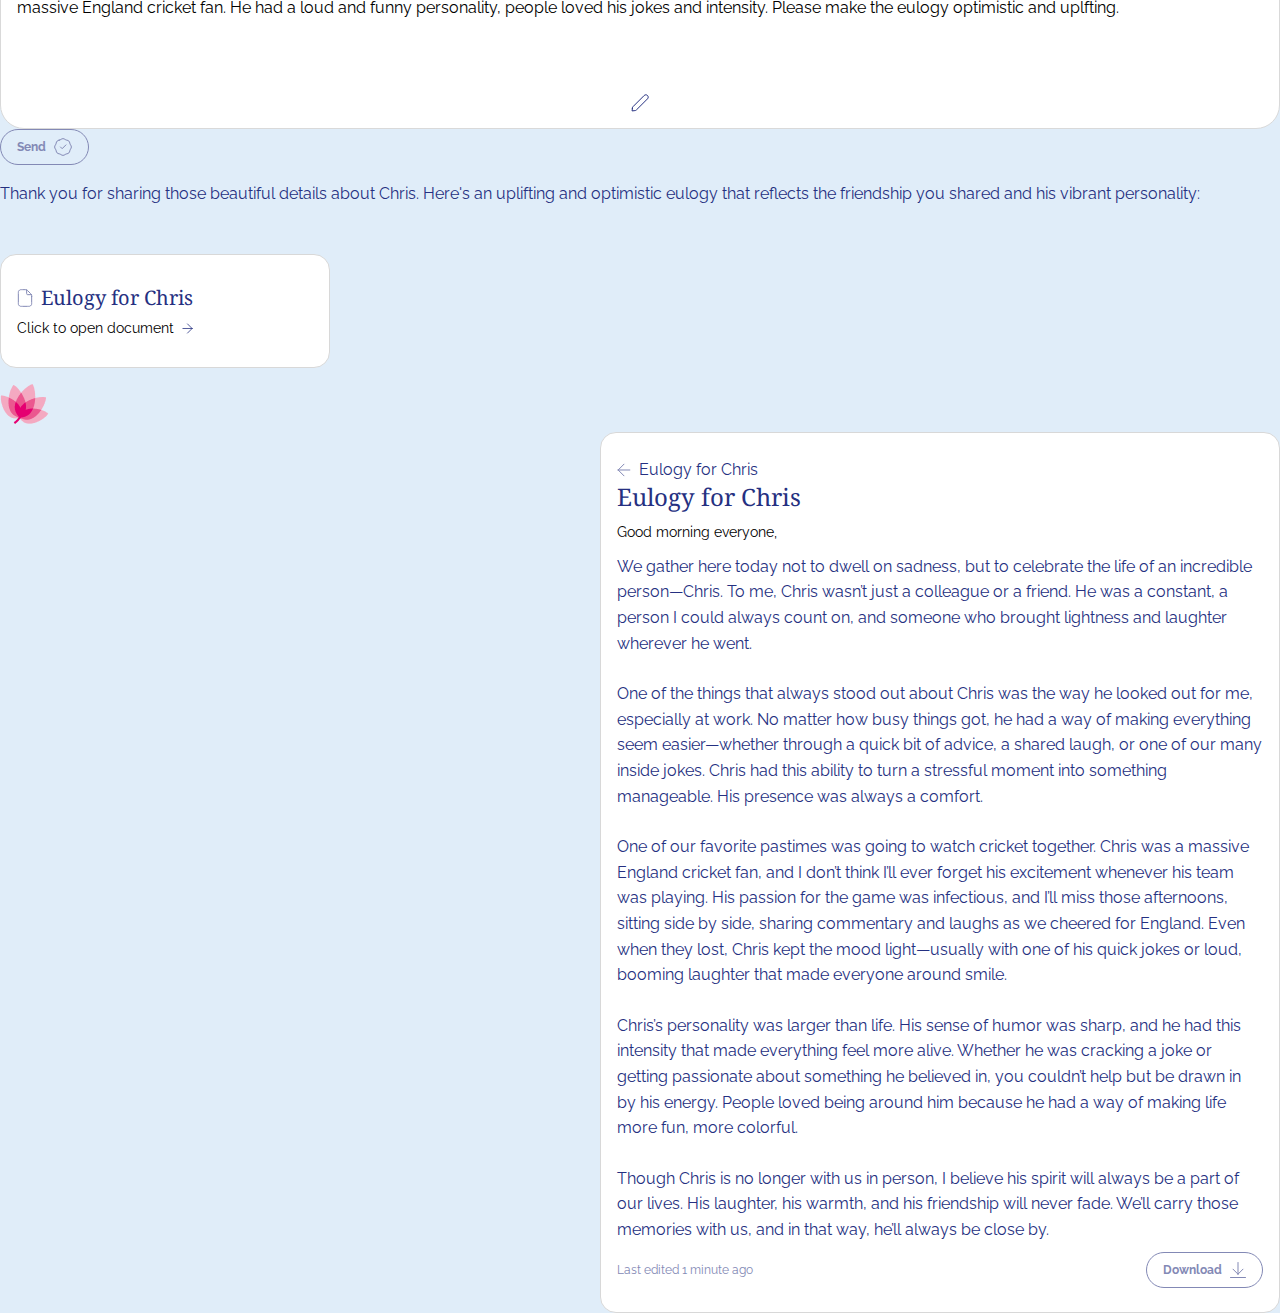
==== commit 38ae0b14: "fix: upto relation block" ====
--- a/index copy.html
+++ b/index copy.html
@@ -73,6 +73,8 @@
                   <div class="chat_icons">
                      <img src="assets/images/icons/sec_icons.png" alt="Icons">
                   </div>
+
+
                   <div class="cart_box">
                      <div class="sec_title">
                         <h1 class="title"><img src="assets/images/icons/sec_icons.png" alt="Icons"> Good afternoon,
--- a/assets/css/main.css
+++ b/assets/css/main.css
@@ -278,11 +278,27 @@
   padding: 14px 24px;
   line-height: 1;
 }
-.anim-btn.style-2 {
+.anim-btn .arrow {
+  display: -webkit-inline-box;
+  display: -ms-inline-flexbox;
+  display: inline-flex;
+}
+.anim-btn .edit {
+  display: none;
+}
+.anim-btn.edit {
   font-size: 16px;
   font-weight: var(--tj-fw-medium);
   background: var(--tj-color-theme-bg-2);
   color: var(--tj-color-heading-primary);
+}
+.anim-btn.edit .arrow {
+  display: none;
+}
+.anim-btn.edit .edit {
+  display: -webkit-inline-box;
+  display: -ms-inline-flexbox;
+  display: inline-flex;
 }
 
 .save-btn {
@@ -358,6 +374,12 @@
   margin-left: auto;
   margin-right: auto;
   height: 100%;
+  -webkit-transition: top 1s ease;
+  transition: top 1s ease; /* Adjust the duration and easing as needed */
+}
+.eulogai-section .chat-wrapper .chat-inner .chat_icons {
+  max-width: 28px;
+  width: 100%;
 }
 .eulogai-section .chat-wrapper .chat-inner .intro {
   opacity: 0;
@@ -448,10 +470,6 @@
 .chat-anim .quick_note {
   margin-top: 16px;
 }
-.chat-anim .chat_icons {
-  max-width: 28px;
-  width: 100%;
-}
 .chat-anim .chat-content {
   margin-bottom: 32px;
 }
@@ -520,6 +538,28 @@
   max-width: 11px;
   width: 100%;
 }
+.chat-anim.what-i-do {
+  -webkit-box-align: center;
+      -ms-flex-align: center;
+          align-items: center;
+}
+.chat-anim.what-i-do .sec_title {
+  text-align: center;
+}
+.chat-anim.what-i-do .cart-inner {
+  display: -webkit-box;
+  display: -ms-flexbox;
+  display: flex;
+  -ms-flex-wrap: wrap;
+      flex-wrap: wrap;
+  -webkit-box-align: center;
+      -ms-flex-align: center;
+          align-items: center;
+  -webkit-box-pack: center;
+      -ms-flex-pack: center;
+          justify-content: center;
+  gap: 20px;
+}
 
 .cart_box {
   padding-top: 161px;
@@ -620,6 +660,12 @@
   border: 1px solid var(--tj-color-border-2);
   border-radius: 16px;
   padding: 24px 16px;
+  color: inherit;
+}
+.cart-item:focus, .cart-item:focus-visible {
+  outline: none;
+  -webkit-box-shadow: 0 0 0;
+          box-shadow: 0 0 0;
 }
 .cart-item .title {
   display: -webkit-box;
@@ -712,7 +758,7 @@
 .form_input {
   width: 100%;
 }
-.form_input input[type=text] {
+.form_input input {
   font-size: 16px;
   font-family: var(--tj-ff-body);
   color: var(--tj-color-common-black);
@@ -722,27 +768,27 @@
   padding-right: 125px;
   background-color: transparent;
 }
-.form_input input[type=text]::-ms-input-placeholder {
-  color: var(--tj-color-common-black);
-  font-size: 16px;
-}
-.form_input input[type=text]::-webkit-input-placeholder {
-  color: var(--tj-color-common-black);
-  font-size: 16px;
-}
-.form_input input[type=text]::-moz-placeholder {
-  color: var(--tj-color-common-black);
-  font-size: 16px;
-}
-.form_input input[type=text]:-ms-input-placeholder {
-  color: var(--tj-color-common-black);
-  font-size: 16px;
-}
-.form_input input[type=text]::placeholder {
-  color: var(--tj-color-common-black);
-  font-size: 16px;
-}
-.form_input input[type=text]:focus {
+.form_input input::-ms-input-placeholder {
+  color: var(--tj-color-common-black);
+  font-size: 16px;
+}
+.form_input input::-webkit-input-placeholder {
+  color: var(--tj-color-common-black);
+  font-size: 16px;
+}
+.form_input input::-moz-placeholder {
+  color: var(--tj-color-common-black);
+  font-size: 16px;
+}
+.form_input input:-ms-input-placeholder {
+  color: var(--tj-color-common-black);
+  font-size: 16px;
+}
+.form_input input::placeholder {
+  color: var(--tj-color-common-black);
+  font-size: 16px;
+}
+.form_input input:focus {
   outline: none;
 }
 
